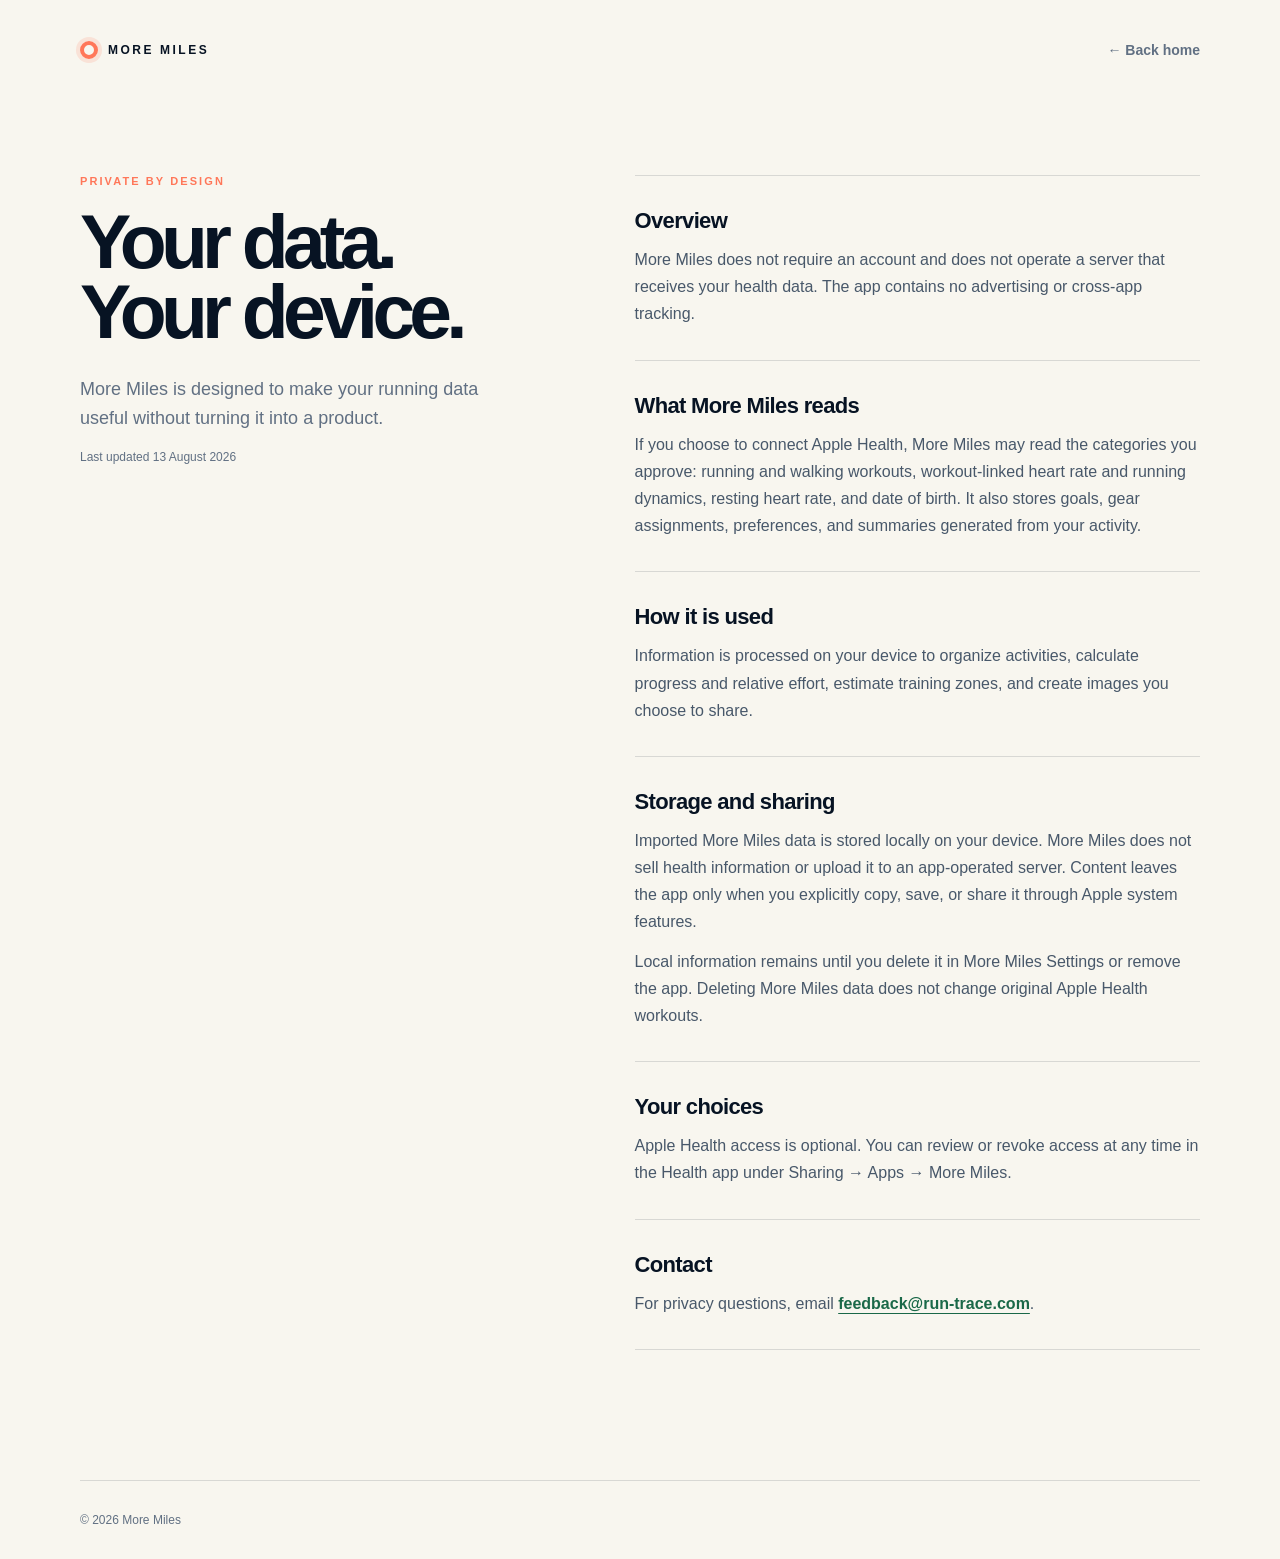
==== privacy/index.html @ 222fa9b2 "Publish More Miles website" ====
<!doctype html><html lang="en"><head><meta charset="utf-8"><meta name="viewport" content="width=device-width,initial-scale=1"><meta name="theme-color" content="#071323"><title>Privacy — More Miles</title><link rel="stylesheet" href="../legal.css"></head><body><header class="nav wrap"><a class="wordmark" href="../"><span class="wordmark-dot"></span>MORE MILES</a><a href="../" class="back">← Back home</a></header><main class="legal wrap"><div class="legal-intro"><p class="eyebrow">PRIVATE BY DESIGN</p><h1>Your data.<br>Your device.</h1><p>More Miles is designed to make your running data useful without turning it into a product.</p><small>Last updated 13 August 2026</small></div><article><section><h2>Overview</h2><p>More Miles does not require an account and does not operate a server that receives your health data. The app contains no advertising or cross-app tracking.</p></section><section><h2>What More Miles reads</h2><p>If you choose to connect Apple Health, More Miles may read the categories you approve: running and walking workouts, workout-linked heart rate and running dynamics, resting heart rate, and date of birth. It also stores goals, gear assignments, preferences, and summaries generated from your activity.</p></section><section><h2>How it is used</h2><p>Information is processed on your device to organize activities, calculate progress and relative effort, estimate training zones, and create images you choose to share.</p></section><section><h2>Storage and sharing</h2><p>Imported More Miles data is stored locally on your device. More Miles does not sell health information or upload it to an app-operated server. Content leaves the app only when you explicitly copy, save, or share it through Apple system features.</p><p>Local information remains until you delete it in More Miles Settings or remove the app. Deleting More Miles data does not change original Apple Health workouts.</p></section><section><h2>Your choices</h2><p>Apple Health access is optional. You can review or revoke access at any time in the Health app under Sharing → Apps → More Miles.</p></section><section><h2>Contact</h2><p>For privacy questions, email <a href="mailto:feedback@run-trace.com?subject=More%20Miles%20Privacy">feedback@run-trace.com</a>.</p></section></article></main><footer class="footer wrap">© 2026 More Miles</footer></body></html>
---- legal.css ----
:root{--ink:#071323;--coral:#ff7759;--cream:#f8f6ef;--muted:#617083;--line:rgba(7,19,35,.13)}*{box-sizing:border-box}body{margin:0;background:var(--cream);color:var(--ink);font-family:-apple-system,BlinkMacSystemFont,"SF Pro Display","Helvetica Neue",sans-serif;-webkit-font-smoothing:antialiased}a{color:inherit}.wrap{width:min(1120px,calc(100% - 48px));margin-inline:auto}.nav{height:100px;display:flex;align-items:center;justify-content:space-between}.wordmark{display:inline-flex;align-items:center;gap:10px;font-size:12px;font-weight:800;letter-spacing:.21em;text-decoration:none}.wordmark-dot{width:18px;height:18px;border:4px solid var(--coral);border-radius:50%;box-shadow:0 0 0 4px rgba(255,119,89,.16)}.back{color:var(--muted);font-size:14px;font-weight:650;text-decoration:none}.legal{padding:75px 0 130px;display:grid;grid-template-columns:.86fr 1.14fr;gap:clamp(70px,10vw,150px)}.legal-intro{position:sticky;top:42px;align-self:start}.eyebrow{margin:0;color:var(--coral);font-size:11px;font-weight:800;letter-spacing:.19em}.legal h1{margin:20px 0 0;font-size:clamp(56px,6vw,92px);line-height:.91;letter-spacing:-.075em}.legal-intro>p:not(.eyebrow){margin:28px 0 15px;color:var(--muted);font-size:18px;line-height:1.6}.legal small{color:var(--muted);font-size:12px}article{border-top:1px solid var(--line)}article section{padding:32px 0;border-bottom:1px solid var(--line)}h2{margin:0 0 12px;font-size:22px;letter-spacing:-.03em}article p{margin:0 0 12px;color:#48586a;line-height:1.7}article p:last-child{margin-bottom:0}article a{color:#1a6848;font-weight:700;text-underline-offset:4px}.footer{padding:32px 0;border-top:1px solid var(--line);color:var(--muted);font-size:12px}@media(max-width:760px){.wrap{width:min(100% - 32px,1120px)}.nav{height:78px}.legal{padding:46px 0 90px;grid-template-columns:1fr;gap:50px}.legal-intro{position:static}.legal h1{font-size:58px}}
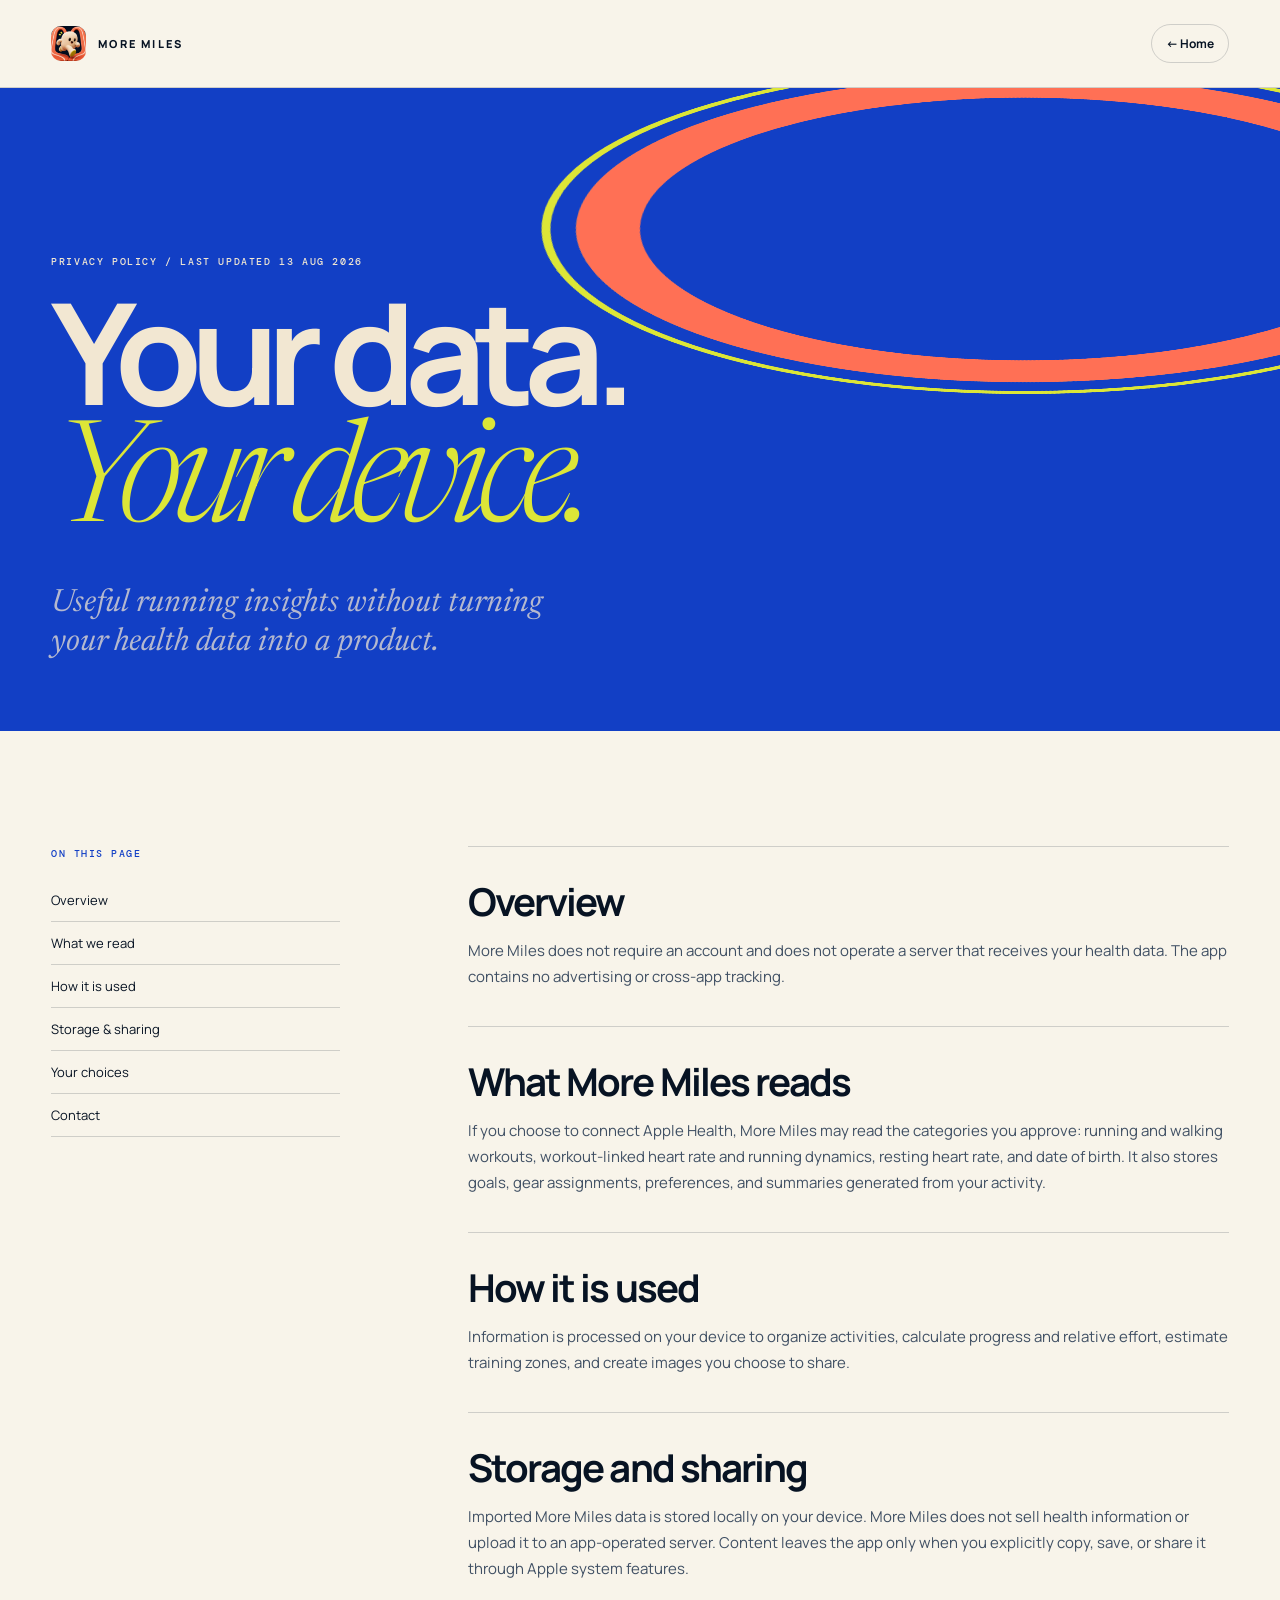
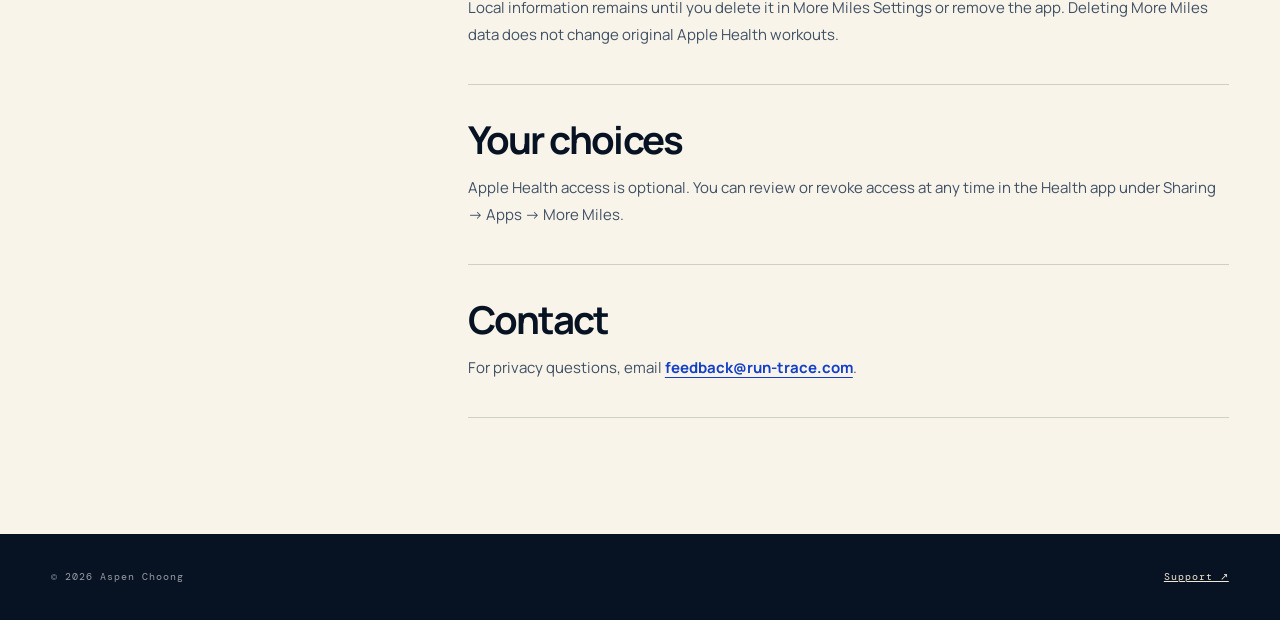
==== commit 0e354f81: "Redesign More Miles website as surreal editorial experience" ====
--- a/privacy/index.html
+++ b/privacy/index.html
@@ -1 +1,27 @@
-<!doctype html><html lang="en"><head><meta charset="utf-8"><meta name="viewport" content="width=device-width,initial-scale=1"><meta name="theme-color" content="#071323"><title>Privacy — More Miles</title><link rel="stylesheet" href="../legal.css"></head><body><header class="nav wrap"><a class="wordmark" href="../"><span class="wordmark-dot"></span>MORE MILES</a><a href="../" class="back">← Back home</a></header><main class="legal wrap"><div class="legal-intro"><p class="eyebrow">PRIVATE BY DESIGN</p><h1>Your data.<br>Your device.</h1><p>More Miles is designed to make your running data useful without turning it into a product.</p><small>Last updated 13 August 2026</small></div><article><section><h2>Overview</h2><p>More Miles does not require an account and does not operate a server that receives your health data. The app contains no advertising or cross-app tracking.</p></section><section><h2>What More Miles reads</h2><p>If you choose to connect Apple Health, More Miles may read the categories you approve: running and walking workouts, workout-linked heart rate and running dynamics, resting heart rate, and date of birth. It also stores goals, gear assignments, preferences, and summaries generated from your activity.</p></section><section><h2>How it is used</h2><p>Information is processed on your device to organize activities, calculate progress and relative effort, estimate training zones, and create images you choose to share.</p></section><section><h2>Storage and sharing</h2><p>Imported More Miles data is stored locally on your device. More Miles does not sell health information or upload it to an app-operated server. Content leaves the app only when you explicitly copy, save, or share it through Apple system features.</p><p>Local information remains until you delete it in More Miles Settings or remove the app. Deleting More Miles data does not change original Apple Health workouts.</p></section><section><h2>Your choices</h2><p>Apple Health access is optional. You can review or revoke access at any time in the Health app under Sharing → Apps → More Miles.</p></section><section><h2>Contact</h2><p>For privacy questions, email <a href="mailto:feedback@run-trace.com?subject=More%20Miles%20Privacy">feedback@run-trace.com</a>.</p></section></article></main><footer class="footer wrap">© 2026 More Miles</footer></body></html>
+<!doctype html>
+<html lang="en">
+<head>
+  <meta charset="utf-8"><meta name="viewport" content="width=device-width,initial-scale=1"><meta name="theme-color" content="#123fc5">
+  <meta name="description" content="More Miles Privacy Policy."><title>Privacy — More Miles</title>
+  <link rel="icon" href="../assets/more-miles-app-icon.png"><link rel="preconnect" href="https://fonts.googleapis.com"><link rel="preconnect" href="https://fonts.gstatic.com" crossorigin>
+  <link href="https://fonts.googleapis.com/css2?family=DM+Mono:wght@400;500&family=Manrope:wght@400;500;600;700;800&family=Newsreader:ital,opsz,wght@1,6..72,300&display=swap" rel="stylesheet"><link rel="stylesheet" href="../legal.css">
+</head>
+<body>
+  <header class="nav"><a class="brand" href="../"><img src="../assets/more-miles-app-icon.png" alt=""><span>MORE MILES</span></a><a class="back" href="../">← Home</a></header>
+  <main>
+    <section class="legal-hero"><p class="micro">PRIVACY POLICY / LAST UPDATED 13 AUG 2026</p><h1>Your data.<br><em>Your device.</em></h1><p>Useful running insights without turning your health data into a product.</p></section>
+    <div class="legal-shell">
+      <aside class="toc"><p>ON THIS PAGE</p><a href="#overview">Overview</a><a href="#reads">What we read</a><a href="#use">How it is used</a><a href="#storage">Storage & sharing</a><a href="#choices">Your choices</a><a href="#contact">Contact</a></aside>
+      <article class="legal-copy">
+        <section id="overview"><h2>Overview</h2><p>More Miles does not require an account and does not operate a server that receives your health data. The app contains no advertising or cross-app tracking.</p></section>
+        <section id="reads"><h2>What More Miles reads</h2><p>If you choose to connect Apple Health, More Miles may read the categories you approve: running and walking workouts, workout-linked heart rate and running dynamics, resting heart rate, and date of birth. It also stores goals, gear assignments, preferences, and summaries generated from your activity.</p></section>
+        <section id="use"><h2>How it is used</h2><p>Information is processed on your device to organize activities, calculate progress and relative effort, estimate training zones, and create images you choose to share.</p></section>
+        <section id="storage"><h2>Storage and sharing</h2><p>Imported More Miles data is stored locally on your device. More Miles does not sell health information or upload it to an app-operated server. Content leaves the app only when you explicitly copy, save, or share it through Apple system features.</p><p>Local information remains until you delete it in More Miles Settings or remove the app. Deleting More Miles data does not change original Apple Health workouts.</p></section>
+        <section id="choices"><h2>Your choices</h2><p>Apple Health access is optional. You can review or revoke access at any time in the Health app under Sharing → Apps → More Miles.</p></section>
+        <section id="contact"><h2>Contact</h2><p>For privacy questions, email <a href="mailto:feedback@run-trace.com?subject=More%20Miles%20Privacy">feedback@run-trace.com</a>.</p></section>
+      </article>
+    </div>
+  </main>
+  <footer class="footer"><span>© 2026 Aspen Choong</span><a href="../support/">Support ↗</a></footer>
+</body>
+</html>
--- a/legal.css
+++ b/legal.css
@@ -1 +1 @@
-:root{--ink:#071323;--coral:#ff7759;--cream:#f8f6ef;--muted:#617083;--line:rgba(7,19,35,.13)}*{box-sizing:border-box}body{margin:0;background:var(--cream);color:var(--ink);font-family:-apple-system,BlinkMacSystemFont,"SF Pro Display","Helvetica Neue",sans-serif;-webkit-font-smoothing:antialiased}a{color:inherit}.wrap{width:min(1120px,calc(100% - 48px));margin-inline:auto}.nav{height:100px;display:flex;align-items:center;justify-content:space-between}.wordmark{display:inline-flex;align-items:center;gap:10px;font-size:12px;font-weight:800;letter-spacing:.21em;text-decoration:none}.wordmark-dot{width:18px;height:18px;border:4px solid var(--coral);border-radius:50%;box-shadow:0 0 0 4px rgba(255,119,89,.16)}.back{color:var(--muted);font-size:14px;font-weight:650;text-decoration:none}.legal{padding:75px 0 130px;display:grid;grid-template-columns:.86fr 1.14fr;gap:clamp(70px,10vw,150px)}.legal-intro{position:sticky;top:42px;align-self:start}.eyebrow{margin:0;color:var(--coral);font-size:11px;font-weight:800;letter-spacing:.19em}.legal h1{margin:20px 0 0;font-size:clamp(56px,6vw,92px);line-height:.91;letter-spacing:-.075em}.legal-intro>p:not(.eyebrow){margin:28px 0 15px;color:var(--muted);font-size:18px;line-height:1.6}.legal small{color:var(--muted);font-size:12px}article{border-top:1px solid var(--line)}article section{padding:32px 0;border-bottom:1px solid var(--line)}h2{margin:0 0 12px;font-size:22px;letter-spacing:-.03em}article p{margin:0 0 12px;color:#48586a;line-height:1.7}article p:last-child{margin-bottom:0}article a{color:#1a6848;font-weight:700;text-underline-offset:4px}.footer{padding:32px 0;border-top:1px solid var(--line);color:var(--muted);font-size:12px}@media(max-width:760px){.wrap{width:min(100% - 32px,1120px)}.nav{height:78px}.legal{padding:46px 0 90px;grid-template-columns:1fr;gap:50px}.legal-intro{position:static}.legal h1{font-size:58px}}
+:root{--blue:#123fc5;--ink:#071323;--cream:#f2e7d2;--paper:#f8f4ea;--coral:#ff7055;--lime:#dce637;--line:rgba(7,19,35,.17);--gutter:clamp(20px,4vw,64px)}*{box-sizing:border-box}html{background:var(--paper);scroll-behavior:smooth}body{margin:0;background:var(--paper);color:var(--ink);font-family:"Manrope",-apple-system,BlinkMacSystemFont,"Helvetica Neue",sans-serif;-webkit-font-smoothing:antialiased}a{color:inherit}.nav{height:88px;padding:0 var(--gutter);display:flex;align-items:center;justify-content:space-between;border-bottom:1px solid var(--line)}.brand{display:inline-flex;align-items:center;gap:12px;text-decoration:none;font-size:11px;font-weight:800;letter-spacing:.2em}.brand img{width:35px;height:35px;border-radius:10px}.back{padding:10px 14px;border:1px solid var(--line);border-radius:99px;text-decoration:none;font-size:12px;font-weight:700}.legal-hero{position:relative;min-height:62svh;padding:clamp(100px,13vw,190px) var(--gutter) 70px;overflow:hidden;background:var(--blue);color:var(--cream)}.legal-hero::before{content:"";position:absolute;width:60vw;height:60vw;right:-15vw;top:-24vw;border:clamp(35px,5vw,80px) solid var(--coral);border-radius:50%;box-shadow:0 0 0 clamp(17px,2vw,30px) var(--blue),0 0 0 clamp(21px,2.7vw,42px) var(--lime);transform:rotateX(70deg) rotateZ(-15deg)}.micro{position:relative;margin:0 0 25px;font:500 10px/1.5 "DM Mono",monospace;letter-spacing:.16em}.legal-hero h1{position:relative;max-width:960px;margin:0;font-size:clamp(67px,11vw,160px);line-height:.82;letter-spacing:-.08em}.legal-hero h1 em{font-family:"Newsreader",serif;font-weight:300;color:var(--lime)}.legal-hero>p:not(.micro){position:relative;max-width:520px;margin:38px 0 0;color:rgba(242,231,210,.72);font-family:"Newsreader",serif;font-size:clamp(22px,2.5vw,36px);font-style:italic;line-height:1.2}.legal-shell{display:grid;grid-template-columns:minmax(210px,.55fr) minmax(0,1.45fr);gap:clamp(50px,10vw,160px);padding:clamp(75px,9vw,140px) var(--gutter)}.toc{position:sticky;top:32px;align-self:start}.toc p{margin:0 0 18px;font:500 10px/1.5 "DM Mono",monospace;letter-spacing:.15em;color:var(--blue)}.toc a{display:block;padding:12px 0;border-bottom:1px solid var(--line);text-decoration:none;font-size:13px}.legal-copy{border-top:1px solid var(--line)}.legal-copy section{padding:36px 0;border-bottom:1px solid var(--line)}.legal-copy h2{margin:0 0 16px;font-size:clamp(27px,3vw,43px);line-height:1;letter-spacing:-.05em}.legal-copy p{max-width:780px;margin:0 0 13px;color:#405064;font-size:15px;line-height:1.75}.legal-copy p:last-child{margin-bottom:0}.legal-copy a{color:var(--blue);font-weight:700;text-underline-offset:4px}.legal-copy ul{padding-left:20px;color:#405064;line-height:1.75}.footer{padding:38px var(--gutter);display:flex;align-items:center;justify-content:space-between;background:var(--ink);color:rgba(255,255,255,.58);font:400 10px/1 "DM Mono",monospace;letter-spacing:.1em}.footer a{color:var(--cream)}@media(max-width:740px){.nav{height:72px}.legal-hero{min-height:56svh}.legal-hero h1{font-size:19vw}.legal-shell{grid-template-columns:1fr}.toc{position:static}.footer{align-items:flex-start;gap:20px;flex-direction:column}}
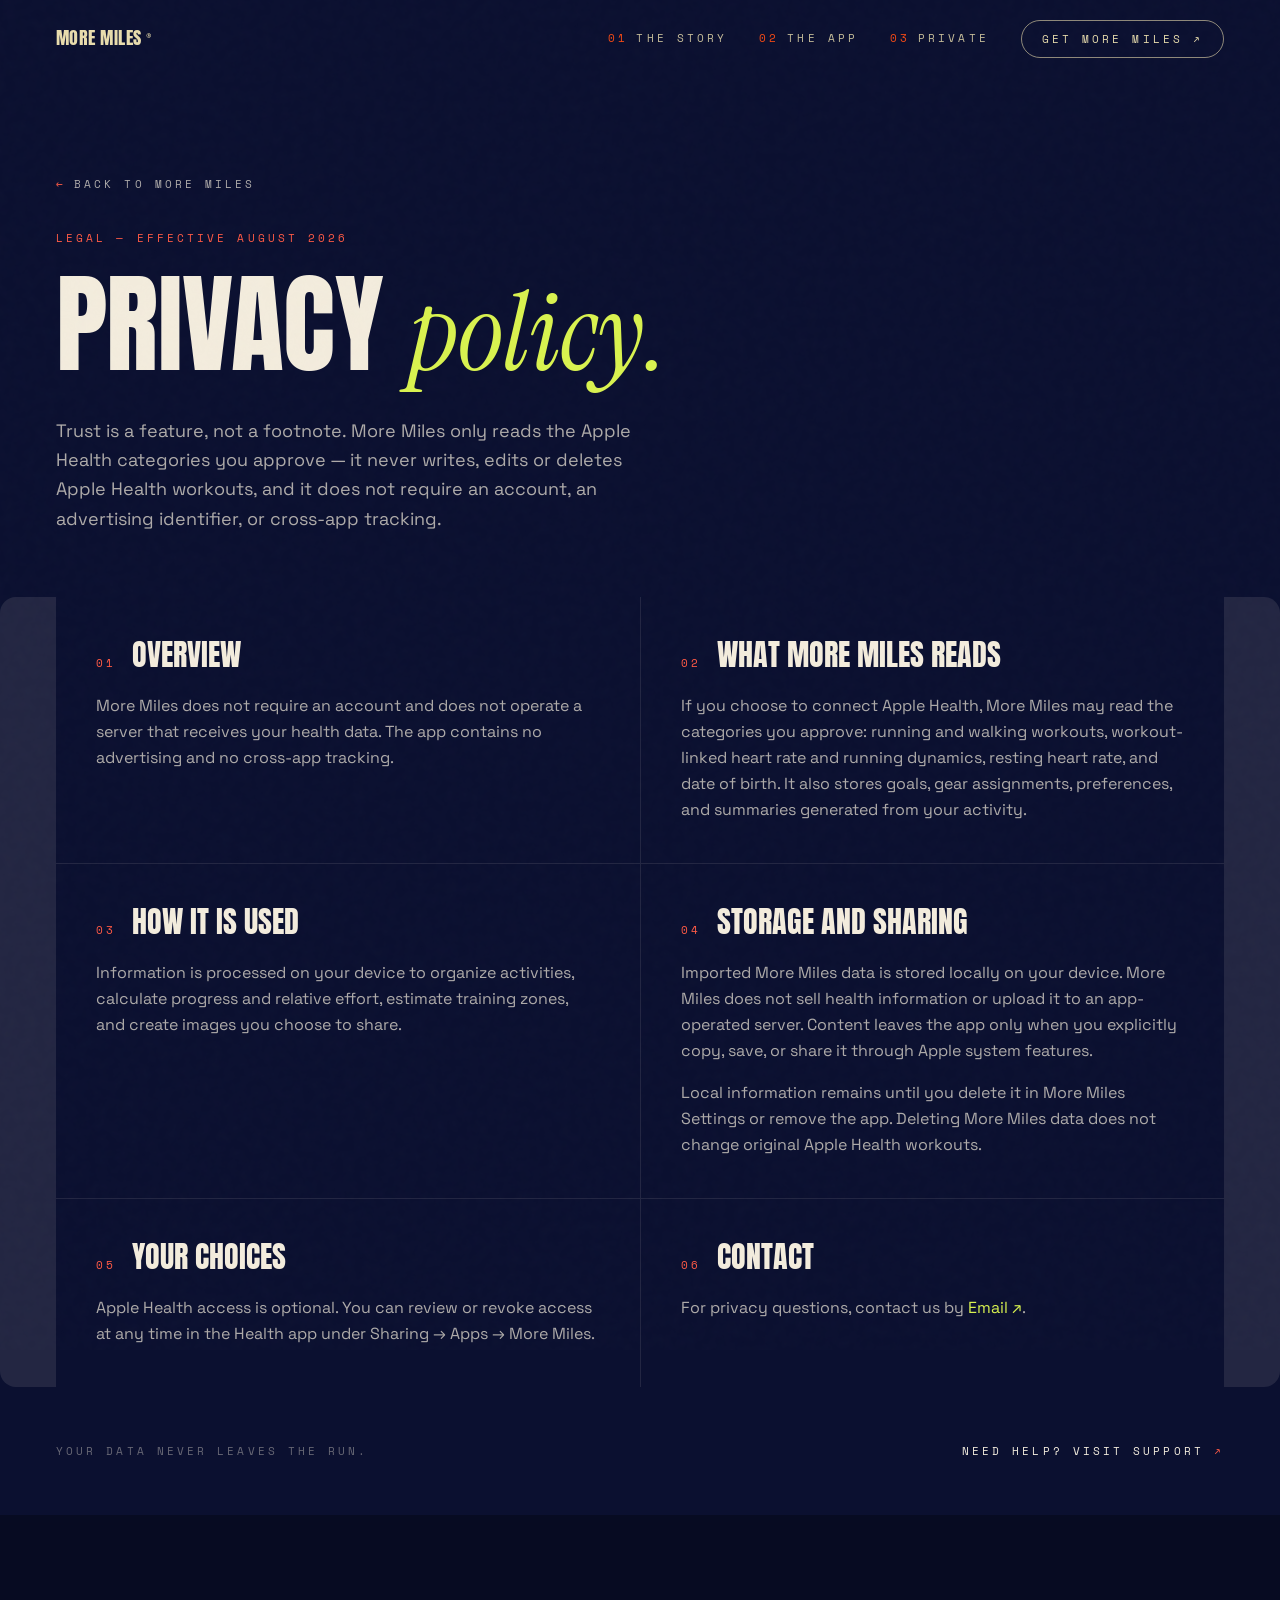
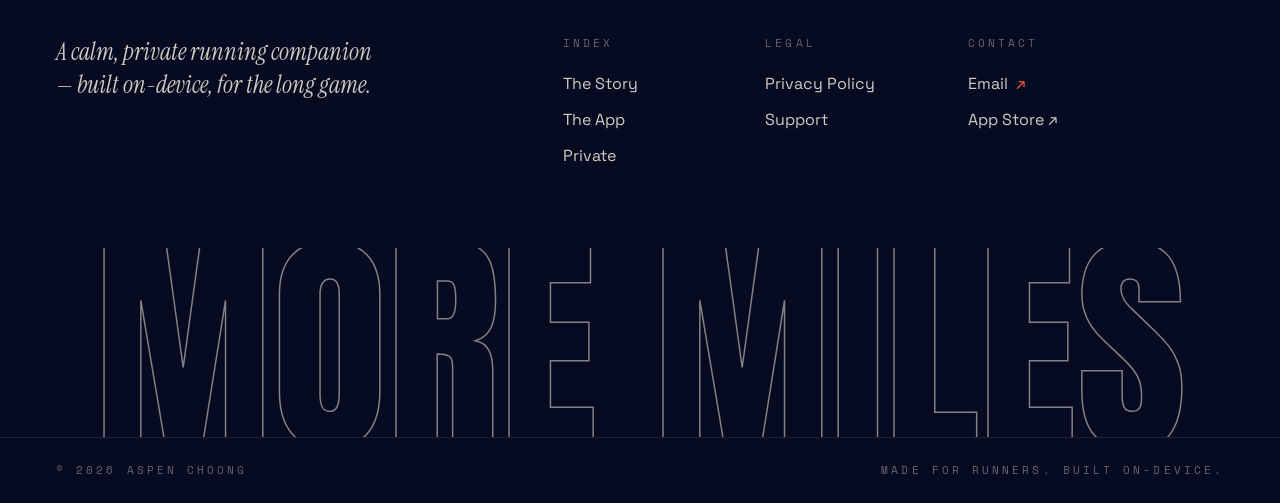
==== commit e7074947: "Publish refined More Miles site with mobile hero" ====
--- a/privacy/index.html
+++ b/privacy/index.html
@@ -1,27 +1,18 @@
 <!doctype html>
 <html lang="en">
-<head>
-  <meta charset="utf-8"><meta name="viewport" content="width=device-width,initial-scale=1"><meta name="theme-color" content="#123fc5">
-  <meta name="description" content="More Miles Privacy Policy."><title>Privacy — More Miles</title>
-  <link rel="icon" href="../assets/more-miles-app-icon.png"><link rel="preconnect" href="https://fonts.googleapis.com"><link rel="preconnect" href="https://fonts.gstatic.com" crossorigin>
-  <link href="https://fonts.googleapis.com/css2?family=DM+Mono:wght@400;500&family=Manrope:wght@400;500;600;700;800&family=Newsreader:ital,opsz,wght@1,6..72,300&display=swap" rel="stylesheet"><link rel="stylesheet" href="../legal.css">
-</head>
-<body>
-  <header class="nav"><a class="brand" href="../"><img src="../assets/more-miles-app-icon.png" alt=""><span>MORE MILES</span></a><a class="back" href="../">← Home</a></header>
-  <main>
-    <section class="legal-hero"><p class="micro">PRIVACY POLICY / LAST UPDATED 13 AUG 2026</p><h1>Your data.<br><em>Your device.</em></h1><p>Useful running insights without turning your health data into a product.</p></section>
-    <div class="legal-shell">
-      <aside class="toc"><p>ON THIS PAGE</p><a href="#overview">Overview</a><a href="#reads">What we read</a><a href="#use">How it is used</a><a href="#storage">Storage & sharing</a><a href="#choices">Your choices</a><a href="#contact">Contact</a></aside>
-      <article class="legal-copy">
-        <section id="overview"><h2>Overview</h2><p>More Miles does not require an account and does not operate a server that receives your health data. The app contains no advertising or cross-app tracking.</p></section>
-        <section id="reads"><h2>What More Miles reads</h2><p>If you choose to connect Apple Health, More Miles may read the categories you approve: running and walking workouts, workout-linked heart rate and running dynamics, resting heart rate, and date of birth. It also stores goals, gear assignments, preferences, and summaries generated from your activity.</p></section>
-        <section id="use"><h2>How it is used</h2><p>Information is processed on your device to organize activities, calculate progress and relative effort, estimate training zones, and create images you choose to share.</p></section>
-        <section id="storage"><h2>Storage and sharing</h2><p>Imported More Miles data is stored locally on your device. More Miles does not sell health information or upload it to an app-operated server. Content leaves the app only when you explicitly copy, save, or share it through Apple system features.</p><p>Local information remains until you delete it in More Miles Settings or remove the app. Deleting More Miles data does not change original Apple Health workouts.</p></section>
-        <section id="choices"><h2>Your choices</h2><p>Apple Health access is optional. You can review or revoke access at any time in the Health app under Sharing → Apps → More Miles.</p></section>
-        <section id="contact"><h2>Contact</h2><p>For privacy questions, email <a href="mailto:feedback@run-trace.com?subject=More%20Miles%20Privacy">feedback@run-trace.com</a>.</p></section>
-      </article>
-    </div>
-  </main>
-  <footer class="footer"><span>© 2026 Aspen Choong</span><a href="../support/">Support ↗</a></footer>
-</body>
+  <head>
+    <meta charset="UTF-8" />
+    <meta name="viewport" content="width=device-width, initial-scale=1.0" />
+    <meta name="theme-color" content="#0B1030" />
+    <meta name="robots" content="index,follow" />
+    <link rel="canonical" href="https://more-miles.space/privacy/" />
+    <meta http-equiv="refresh" content="0; url=../#/privacy" />
+    <title>More Miles — Privacy Policy</title>
+  </head>
+  <body style="margin:0;background:#0b1030;color:#f3ecdd;font:16px system-ui,sans-serif">
+    <main style="display:grid;min-height:100vh;place-items:center;padding:24px;text-align:center">
+      <p>Opening the <a href="../#/privacy" style="color:#c8d522">More Miles Privacy Policy</a>…</p>
+    </main>
+    <script>window.location.replace("../#/privacy");</script>
+  </body>
 </html>
